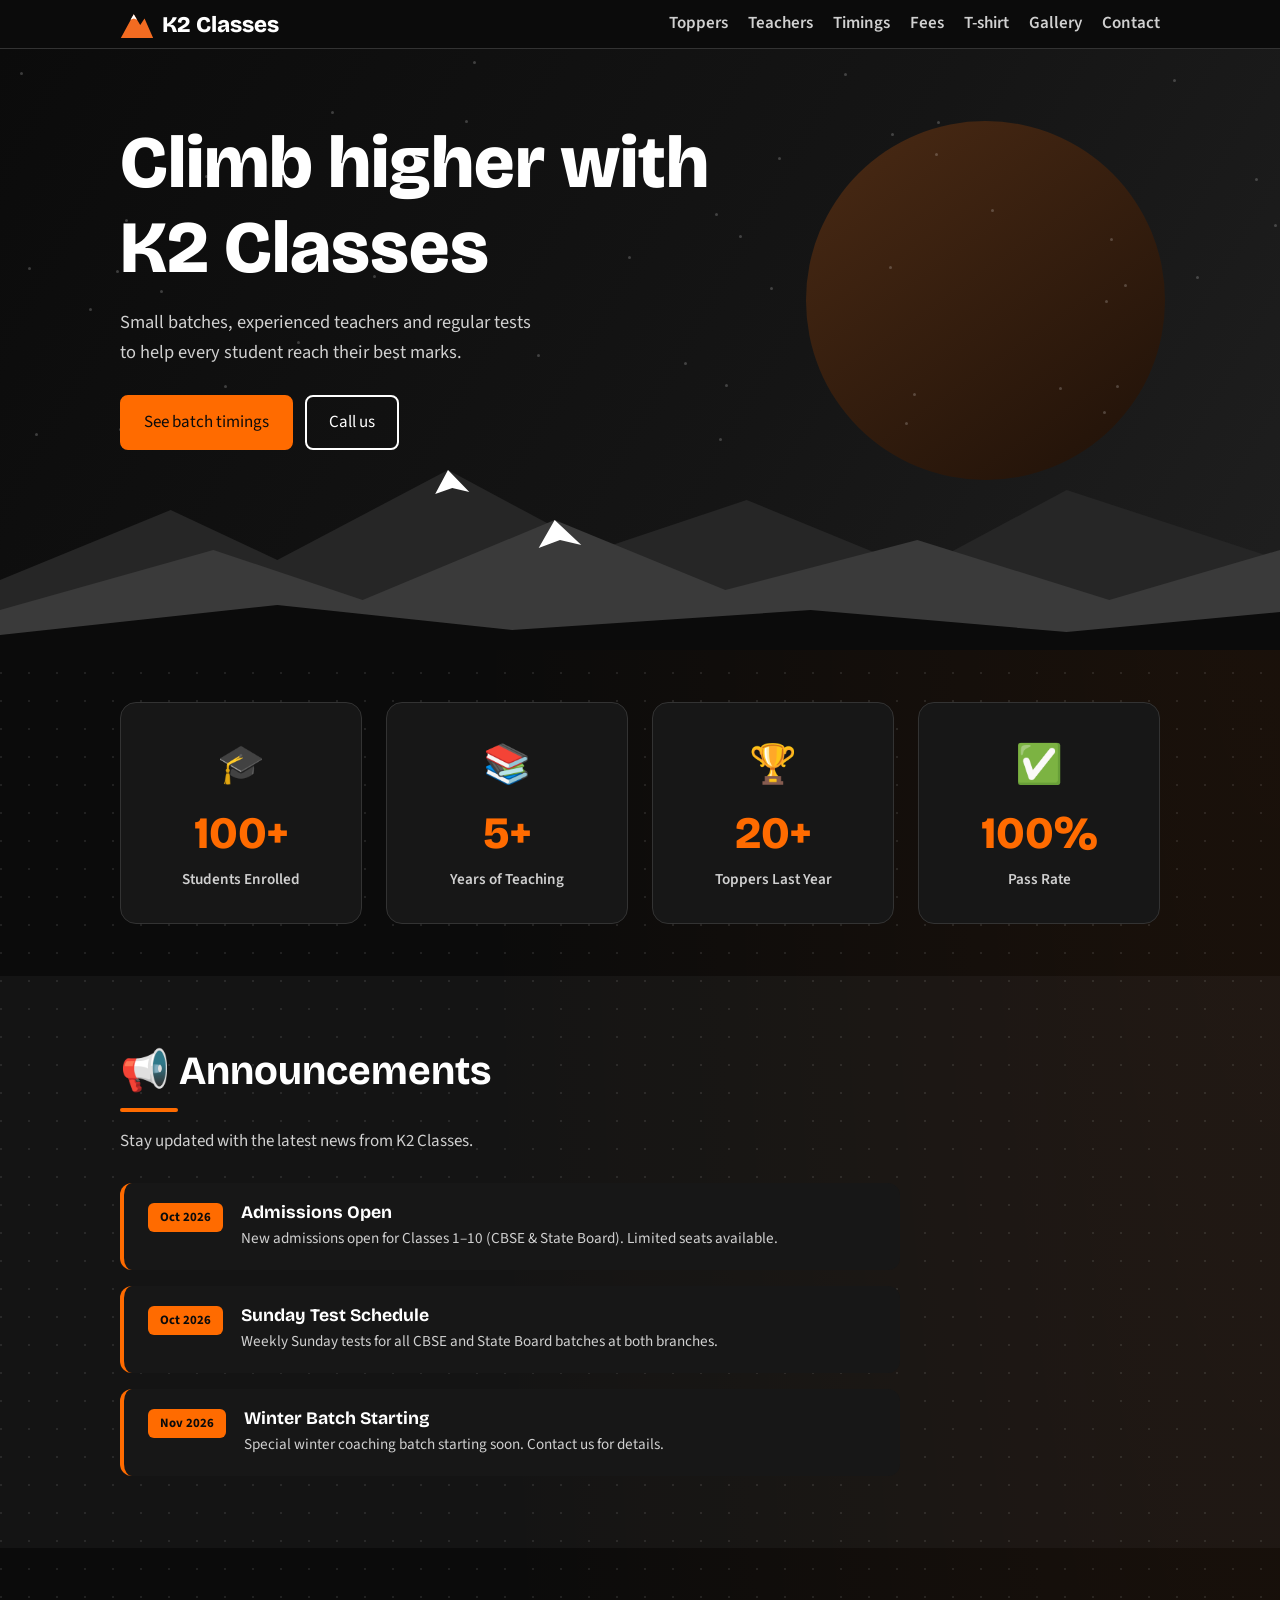
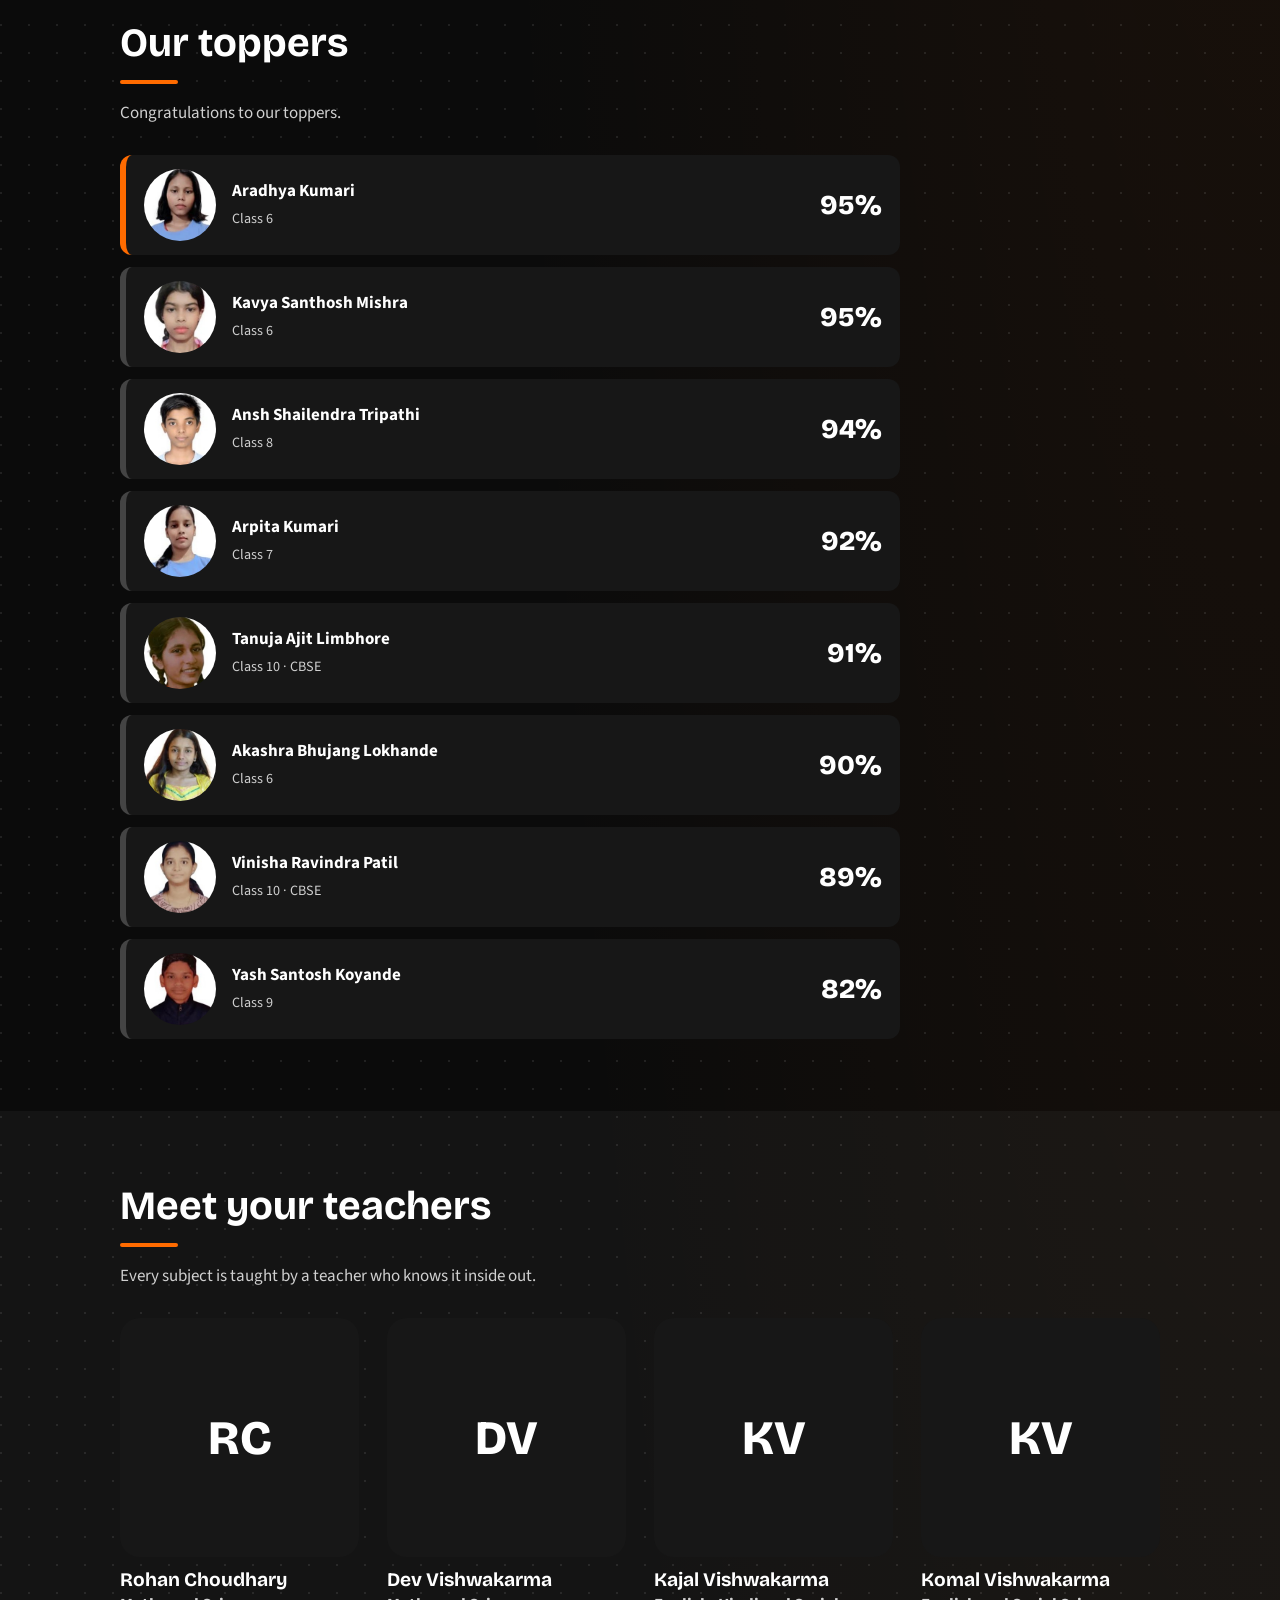
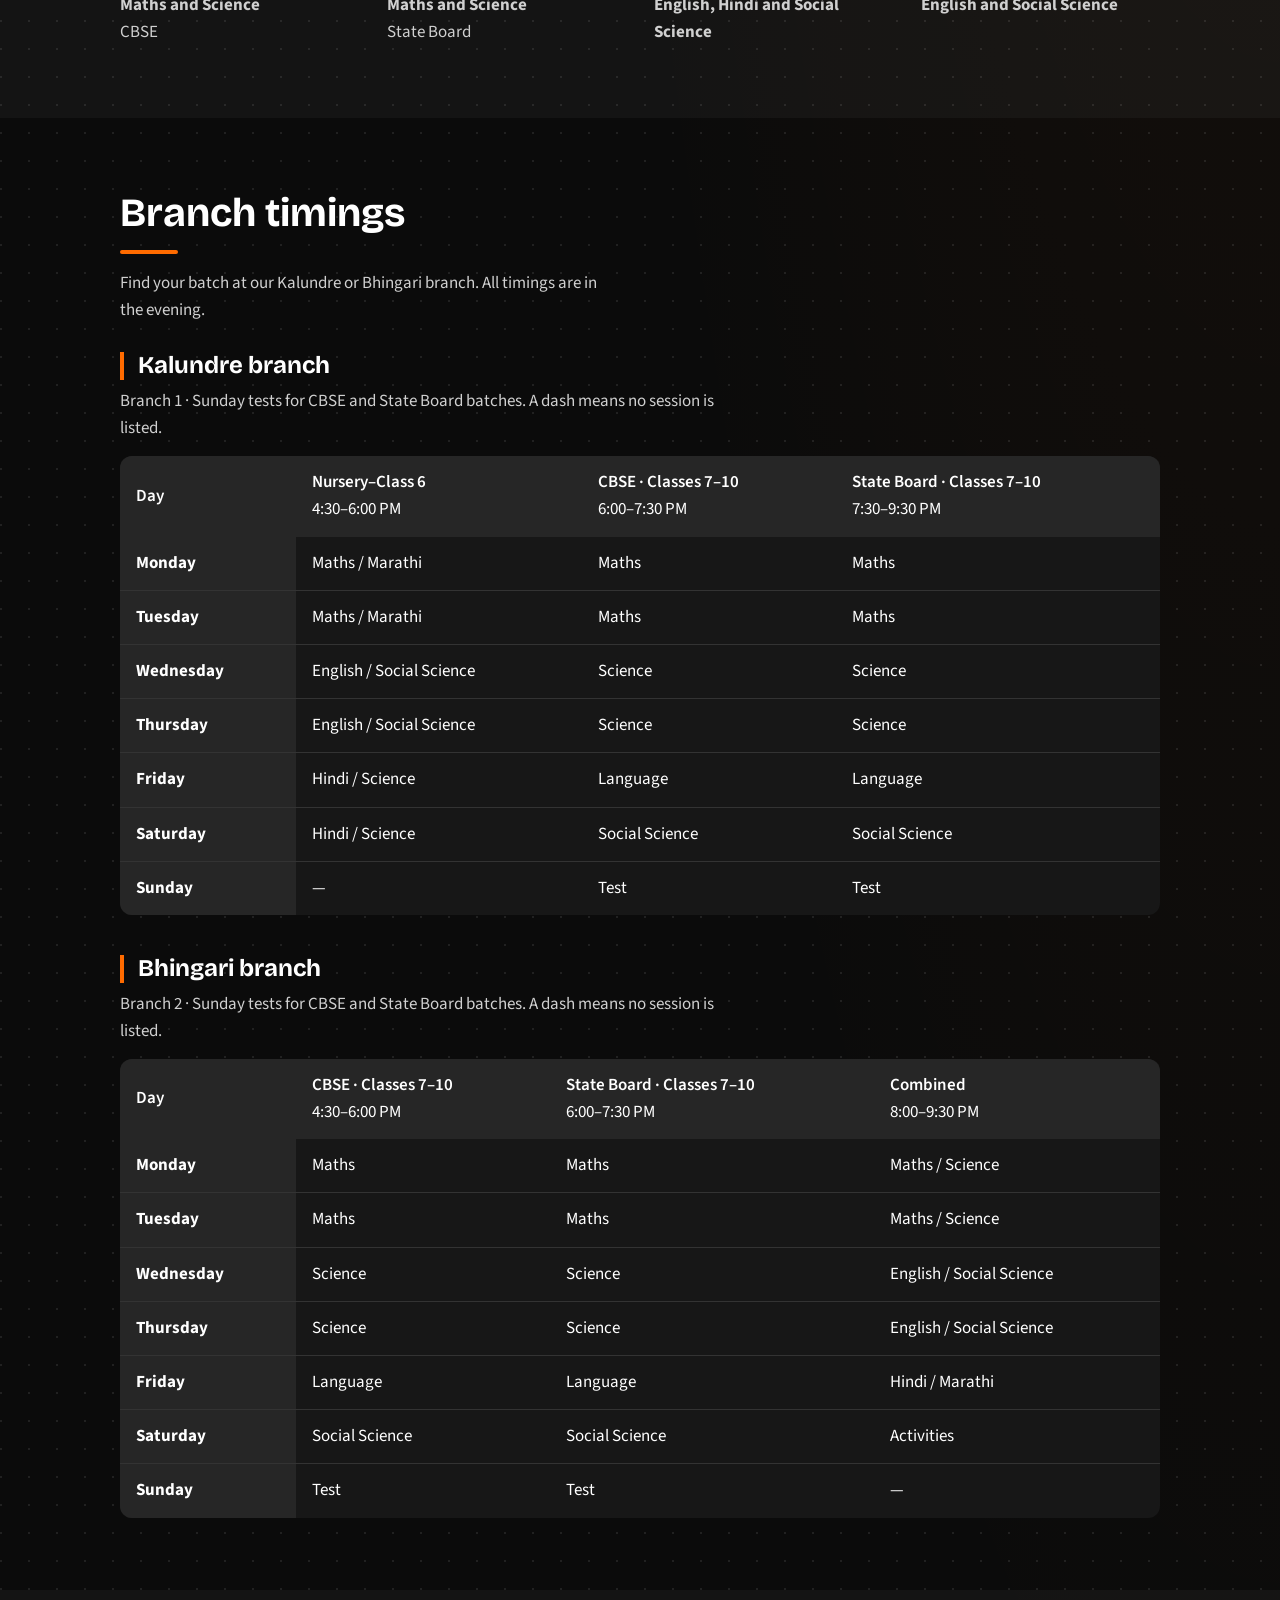
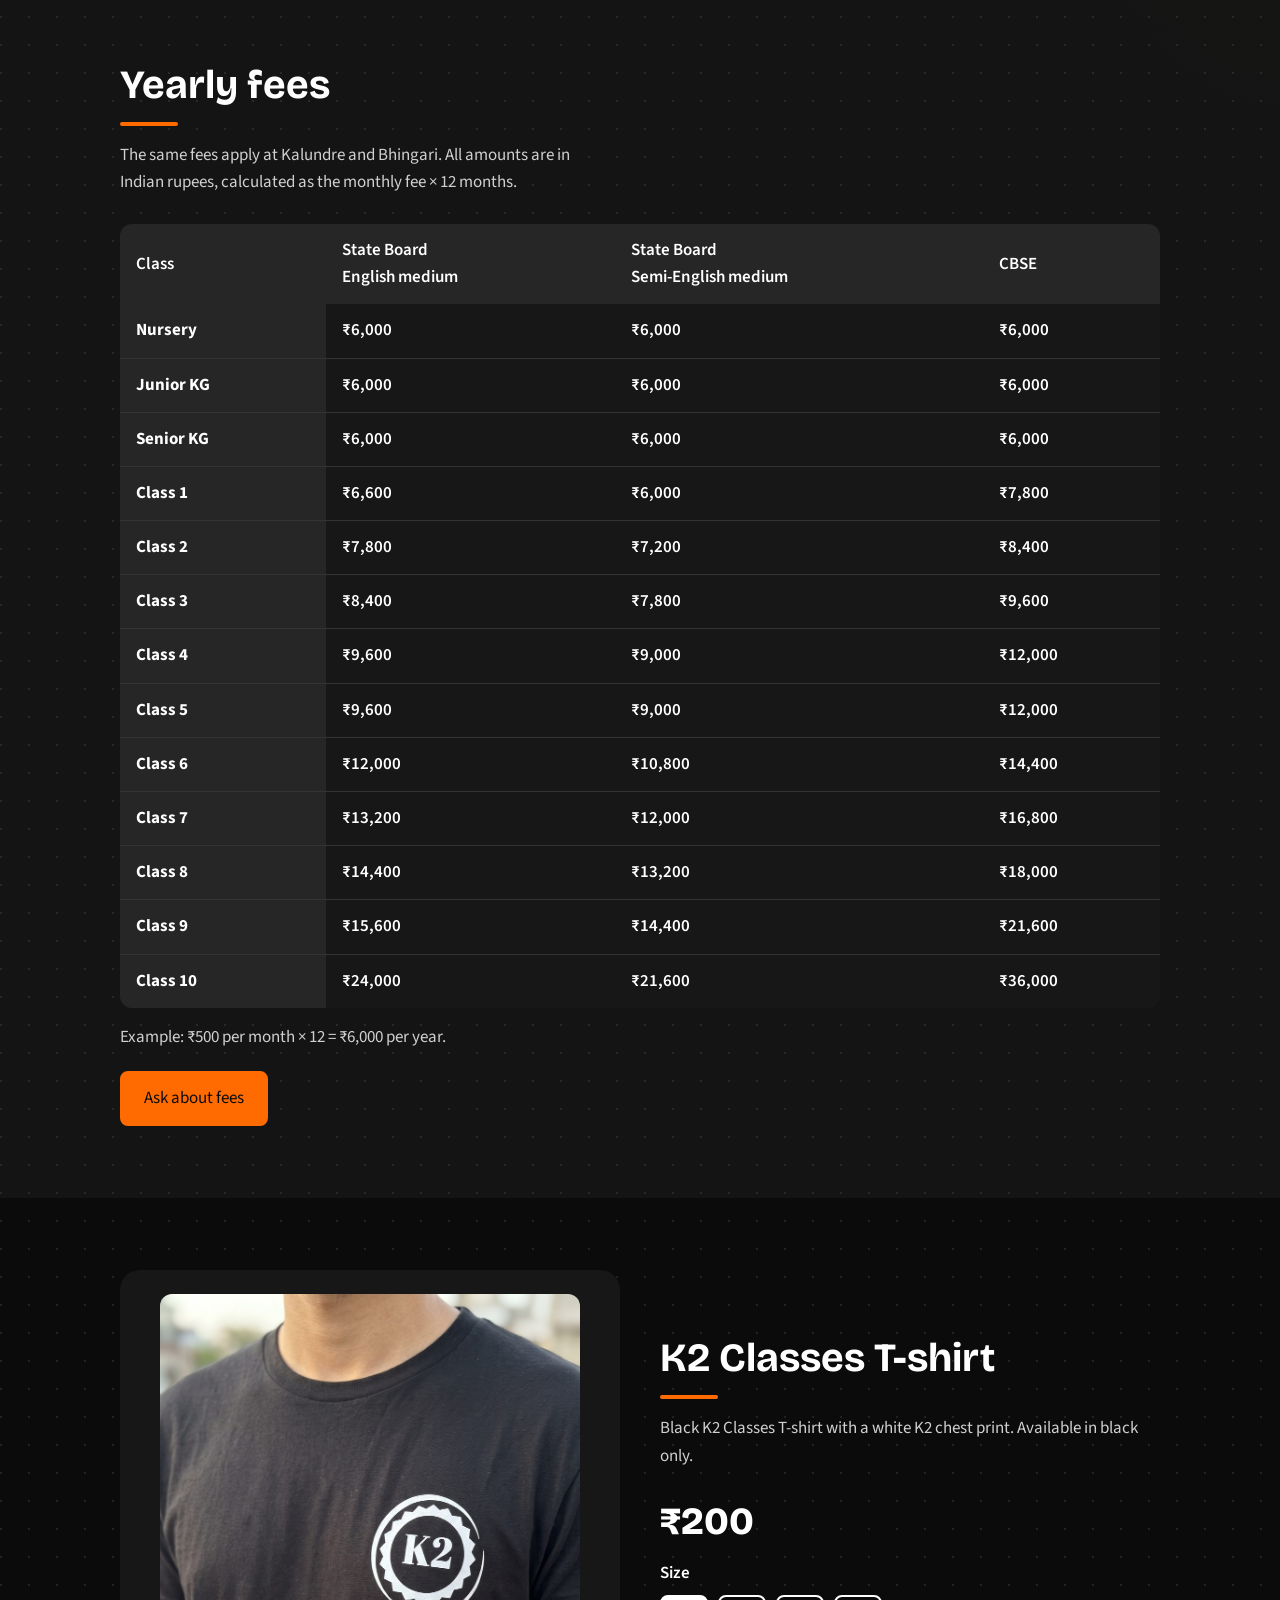
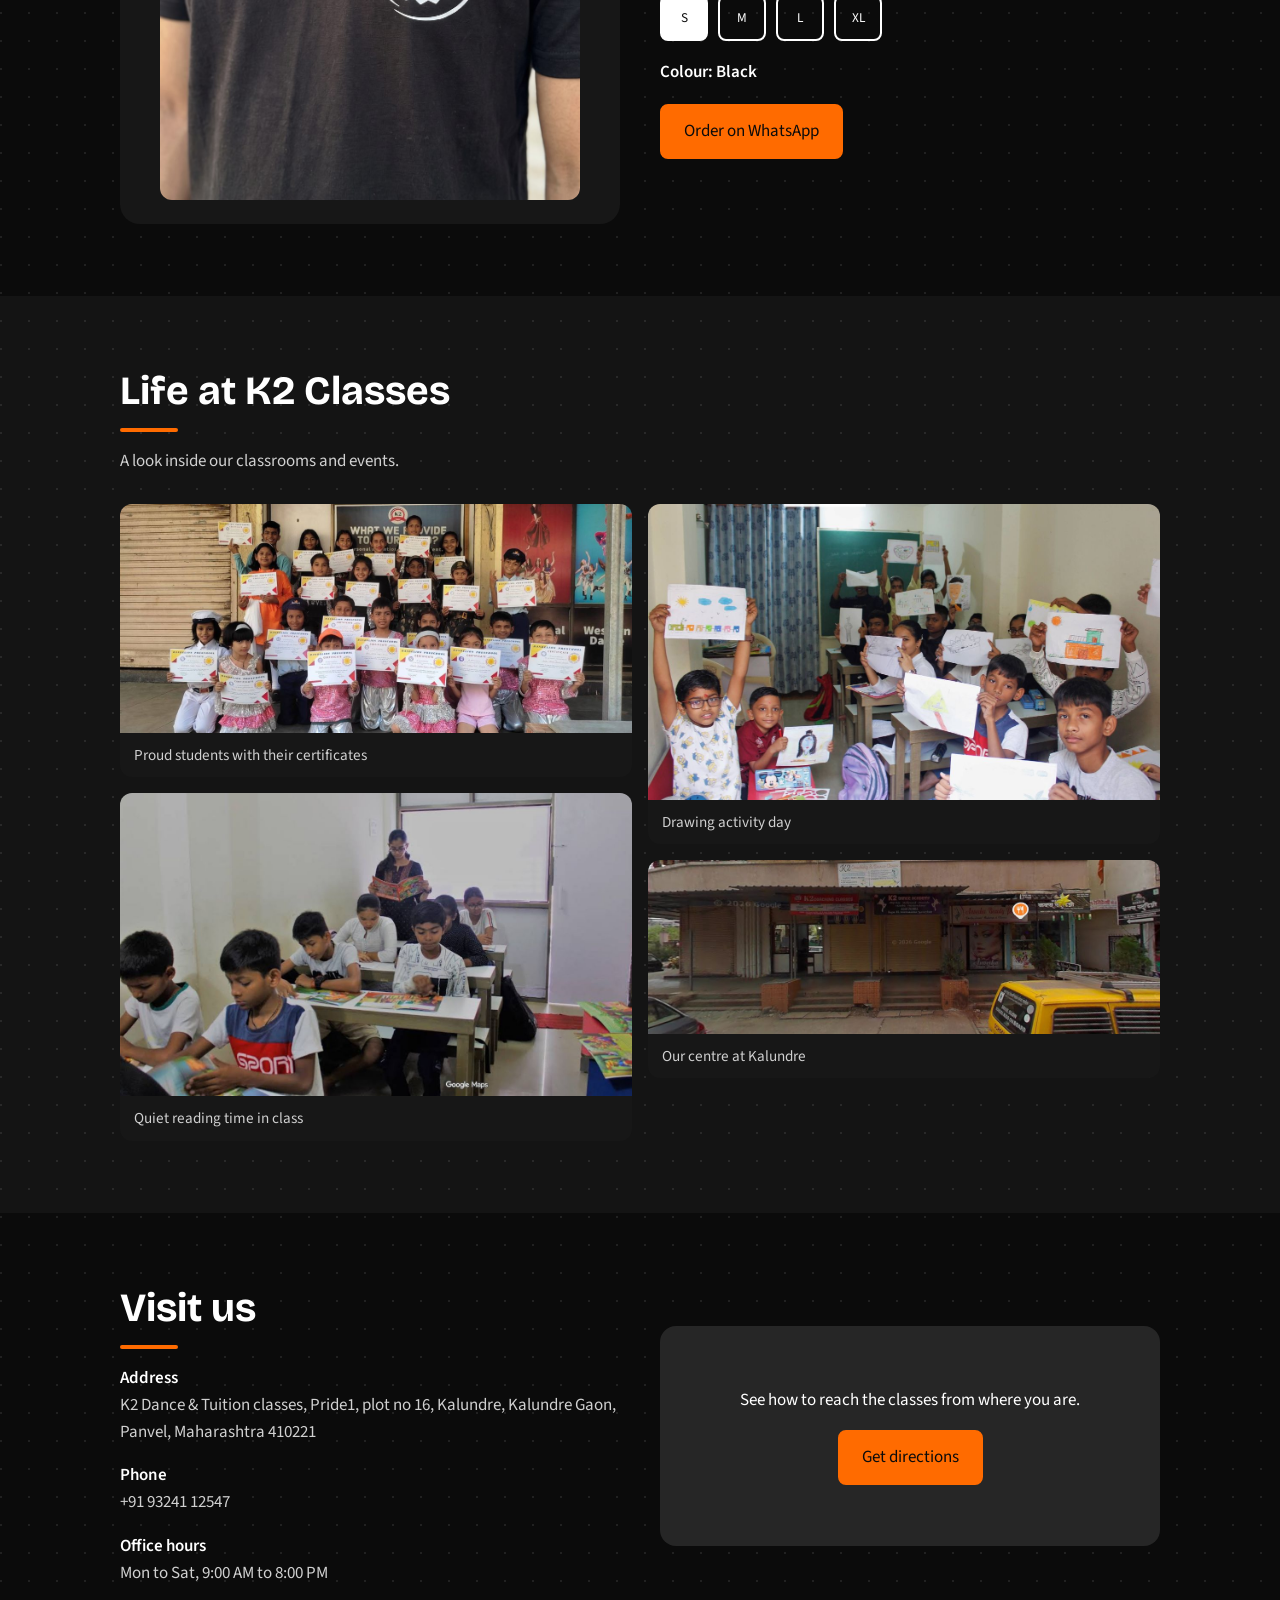
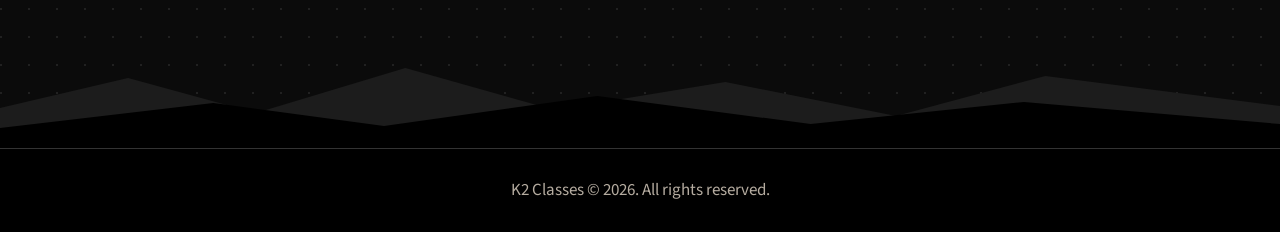
==== index.html @ 704b66fc "Add files via upload" ====
<!DOCTYPE html>
<html lang="en">
<head>
<meta charset="UTF-8">
<meta name="viewport" content="width=device-width, initial-scale=1, viewport-fit=cover">
<meta name="color-scheme" content="dark">
<title>K2 Classes</title>
<link rel="preconnect" href="https://fonts.googleapis.com">
<link rel="preconnect" href="https://fonts.gstatic.com" crossorigin>
<link href="https://fonts.googleapis.com/css2?family=Bricolage+Grotesque:wght@600;800&family=Source+Sans+3:wght@400;600&display=swap" rel="stylesheet">
<link rel="stylesheet" href="assets/styles.css">
</head>
<body>
<header><div class="wrap">
  <a class="logo" href="#top" aria-label="K2 Classes home"><svg width="34" height="28" viewBox="0 0 30 26" aria-hidden="true"><polygon points="0,26 12,4 18,14 22,8 30,26" fill="#f26b21"/><polygon points="12,4 15,9 12,8 9,9" fill="#fff"/></svg><span data-name>K2 Classes</span></a>
  <nav aria-label="Main"><a href="#toppers">Toppers</a><a href="#teachers">Teachers</a><a href="#timings">Timings</a><a href="#fees">Fees</a><a href="#tshirt">T-shirt</a><a href="#gallery">Gallery</a><a href="#contact">Contact</a></nav>
</div></header>
<main id="top">
<section class="hero"><div class="wrap">
  <h1>Climb higher with <span data-name>K2 Classes</span></h1>
  <p id="tagline"></p>
  <div class="actions"><a class="btn" href="#timings">See batch timings</a><a class="btn ghost" id="callBtn" href="#contact">Call us</a></div></div>
  <svg viewBox="0 0 1200 210" preserveAspectRatio="none" aria-hidden="true"><polygon points="0,210 0,140 160,70 260,120 420,30 560,110 700,60 860,130 1000,50 1200,120 1200,210" fill="#262626"/><polygon points="0,210 0,170 200,110 340,160 520,80 680,150 860,100 1040,160 1200,110 1200,210" fill="#3a3a3a"/><polygon points="520,80 545,105 525,100 505,108" fill="#fff"/><polygon points="420,30 440,52 424,48 408,54" fill="#fff"/><polygon points="0,210 0,195 260,165 480,190 760,170 1000,192 1200,172 1200,210" fill="#0b0b0b"/></svg>
</section>
<section class="section stats-section" id="achievements"><div class="wrap"><div class="stats-grid" id="statsGrid"></div></div></section>
<section class="section alt" id="announcements"><div class="wrap"><h2>📢 Announcements</h2><p class="lead">Stay updated with the latest news from K2 Classes.</p><div class="announce-list" id="announceList"></div></div></section>
<section class="section" id="toppers"><div class="wrap"><h2>Our toppers</h2><p class="lead">Congratulations to our toppers.</p><ol class="leader" id="topperList"></ol></div></section>
<section class="section alt" id="teachers"><div class="wrap"><h2>Meet your teachers</h2><p class="lead">Every subject is taught by a teacher who knows it inside out.</p><div class="teachers" id="teacherList"></div></div></section>
<section class="section" id="timings"><div class="wrap"><h2>Branch timings</h2><p class="lead">Find your batch at our Kalundre or Bhingari branch. All timings are in the evening.</p><div id="branches"></div></div></section>
<section class="section alt" id="fees"><div class="wrap"><h2>Yearly fees</h2><p class="lead">The same fees apply at Kalundre and Bhingari. All amounts are in Indian rupees, calculated as the monthly fee × 12 months.</p>
  <div class="tablebox fee" tabindex="0" role="region" aria-label="Yearly fees, scroll sideways on small screens"><table><caption class="sr">Yearly tuition fees for both branches</caption><thead><tr><th scope="col">Class</th><th scope="col">State Board<br>English medium</th><th scope="col">State Board<br>Semi-English medium</th><th scope="col">CBSE</th></tr></thead><tbody id="feeRows"></tbody></table></div>
  <p class="fee-note">Example: ₹500 per month × 12 = ₹6,000 per year.</p><a class="btn" id="feeBtn" href="#contact" target="_blank" rel="noopener noreferrer">Ask about fees</a></div></section>
<section class="section" id="tshirt"><div class="wrap shop">
  <div class="tee"><img src="photos/k2-black-tshirt.jpg" width="900" height="1085" alt="Black K2 Classes T-shirt with a white K2 logo printed on the chest" loading="lazy"></div>
  <div><h2><span data-name>K2 Classes</span> T-shirt</h2><p class="lead" id="teeDesc"></p><div class="price" id="teePrice"></div>
  <div class="opt"><p id="sizeLabel">Size</p><div class="chips" id="sizes" role="group" aria-labelledby="sizeLabel"></div></div>
  <div class="opt"><p>Colour: Black</p></div>
  <a class="btn" id="orderBtn" href="#contact" target="_blank" rel="noopener noreferrer">Order on WhatsApp</a></div></div></section>
<section class="section alt" id="gallery"><div class="wrap"><h2>Life at K2 Classes</h2><p class="lead">A look inside our classrooms and events.</p><div class="gallery"><figure><button type="button" class="shot" data-cap="Proud students with their certificates"><img src="photos/gallery-certificates.jpg" alt="Group of students holding up certificates in front of the K2 Classes shop" loading="lazy"></button><figcaption>Proud students with their certificates</figcaption></figure><figure><button type="button" class="shot" data-cap="Quiet reading time in class"><img src="photos/gallery-reading.jpg" alt="Students reading story books at their desks while a teacher stands behind them" loading="lazy"></button><figcaption>Quiet reading time in class</figcaption></figure><figure><button type="button" class="shot" data-cap="Drawing activity day"><img src="photos/gallery-drawing.jpg" alt="Students in a classroom holding up their drawings" loading="lazy"></button><figcaption>Drawing activity day</figcaption></figure><figure><button type="button" class="shot" data-cap="Our centre at Kalundre"><img src="photos/gallery-shopfront.jpg" alt="Shopfront with the K2 Coaching Classes and K2 Dance Academy signboards" loading="lazy"></button><figcaption>Our centre at Kalundre</figcaption></figure></div></div></section>
<dialog id="lightbox" aria-label="Photo viewer"><button type="button" id="lbClose" class="lbx" aria-label="Close photo">×</button><img id="lbImg" alt=""><p id="lbCap"></p></dialog>
<section class="section" id="contact"><div class="wrap contact"><div><h2>Visit us</h2><dl><dt>Address</dt><dd id="address"></dd><dt>Phone</dt><dd id="phone"></dd><dt>Office hours</dt><dd id="office"></dd></dl></div>
  <div class="mapbox"><div><p>See how to reach the classes from where you are.</p><a class="btn" id="mapBtn" href="#contact" target="_blank" rel="noopener noreferrer">Get directions</a></div></div></div></section>
</main>
<div class="ridge" aria-hidden="true"><svg viewBox="0 0 1200 90" preserveAspectRatio="none"><polygon points="0,90 0,50 120,20 240,55 380,10 520,52 680,24 840,58 980,18 1200,48 1200,90" fill="#1c1c1c"/><polygon points="0,90 0,70 200,45 360,68 560,38 760,66 960,44 1200,66 1200,90" fill="#000"/></svg></div>
<footer class="foot"><span data-name>K2 Classes</span> © <span id="year"></span>. All rights reserved.</footer>
<script src="assets/content.js"></script>
<script src="assets/main.js"></script>
</body>
</html>
---- assets/styles.css ----
:root{color-scheme:dark;--bg:#0b0b0b;--surface:#171717;--alt:#121212;--text:#ffffff;--mute:#d0d0d0;--blue:#ffffff;--orange:#ff6b00;--ice:#262626;--line:#333;--hero:linear-gradient(120deg,#0b0b0b 0%,#151515 60%,#1f1f1f 100%);--sun:linear-gradient(145deg,#4a2a14,#1f1108)}
:root{box-sizing:border-box;padding-top:env(safe-area-inset-top,0px);padding-bottom:env(safe-area-inset-bottom,0px)}
html{scroll-behavior:smooth;scroll-padding-top:calc(70px + env(safe-area-inset-top,0px))}
*,*::before,*::after{box-sizing:inherit;margin:0;padding:0}
body{font-family:"Source Sans 3",system-ui,sans-serif;background:var(--bg);color:var(--text);line-height:1.6;font-size:17px}
body::before{content:"";position:fixed;inset:0 0 auto;height:env(safe-area-inset-top,0px);background:var(--bg);z-index:30}
h1,h2,h3{font-family:"Bricolage Grotesque","Segoe UI",sans-serif;line-height:1.15}
a{color:inherit}
:focus-visible{outline:3px solid var(--orange);outline-offset:3px}
.wrap{max-width:1080px;margin:0 auto;padding:0 20px}
.section{padding:72px 0}
.section h2{font-size:clamp(1.8rem,4vw,2.5rem)}
.section h2::after{content:"";display:block;width:58px;height:4px;margin:14px 0 16px;border-radius:4px;background:var(--orange)}
.lead{color:var(--mute);margin-bottom:28px;max-width:62ch}
.alt{background:var(--alt)}
.btn{display:inline-block;padding:12px 22px;border-radius:8px;font:600 1rem inherit;font-family:inherit;text-decoration:none;border:2px solid var(--orange);background:var(--orange);color:#0b0b0b;cursor:pointer}
.btn:hover{background:#ff8a2b;border-color:#ff8a2b}
.btn.ghost{background:transparent;color:var(--text);border-color:var(--text)}
.btn.ghost:hover{background:var(--text);color:var(--bg)}
header{position:sticky;top:env(safe-area-inset-top,0px);z-index:20;background:var(--bg);border-bottom:1px solid var(--line)}
header .wrap{display:flex;justify-content:space-between;align-items:center;gap:16px;padding-top:10px;padding-bottom:10px}
.logo{display:flex;align-items:center;gap:8px;font:800 1.4rem "Bricolage Grotesque",sans-serif;text-decoration:none}
nav{display:flex;gap:20px;overflow-x:auto;white-space:nowrap}
nav a{text-decoration:none;font-weight:600;color:var(--mute)}
nav a:hover{color:var(--orange)}
.hero{background:var(--hero);position:relative;overflow:hidden;isolation:isolate;padding-top:72px}
.hero::before{content:"";position:absolute;width:clamp(180px,28vw,360px);aspect-ratio:1;right:9%;top:12%;border-radius:50%;background:var(--sun);z-index:-1}
.hero .wrap{padding-bottom:200px}
.hero h1{font-size:clamp(2.4rem,7vw,4.6rem);font-weight:800;max-width:14ch}
.hero p{max-width:46ch;margin:18px 0 28px;color:var(--mute);font-size:1.15rem}
.actions{display:flex;gap:12px;flex-wrap:wrap}
.hero svg{position:absolute;bottom:0;left:0;width:100%;height:210px;z-index:-1}
.leader{list-style:none;display:grid;gap:12px;max-width:780px}
.leader li{display:grid;grid-template-columns:72px 1fr auto;gap:16px;align-items:center;background:var(--surface);padding:14px 18px;border-radius:12px;border-left:6px solid #444}
.leader li:first-child{border-left-color:var(--orange)}
.avatar{width:72px;height:72px;border-radius:50%;background:var(--ice);color:var(--blue);display:grid;place-items:center;font:800 1.1rem "Bricolage Grotesque",sans-serif;overflow:hidden}.avatar img{width:100%;height:100%;object-fit:cover}
.leader small{color:var(--mute)}
.marks{font:800 1.7rem "Bricolage Grotesque",sans-serif;color:var(--blue)}
.leader li:first-child .marks{color:var(--text)}
.teachers{display:grid;grid-template-columns:repeat(auto-fit,minmax(210px,1fr));gap:28px}
.teacher .photo{aspect-ratio:1;border-radius:20px;background:var(--surface);display:grid;place-items:center;font:800 3rem "Bricolage Grotesque",sans-serif;color:var(--blue);margin-bottom:12px}
.teacher h3{font-size:1.2rem}
.teacher p{color:var(--mute)}
.branch+.branch{margin-top:40px}
.branch h3{font-size:1.5rem;color:var(--blue);padding-left:14px;border-left:4px solid var(--orange);margin-bottom:8px}
.note{color:var(--mute);margin-bottom:14px;max-width:75ch}
.tablebox{overflow-x:auto;background:var(--surface);border-radius:12px}
table{width:100%;border-collapse:collapse;min-width:700px}
th,td{text-align:left;padding:13px 16px;border-bottom:1px solid var(--line)}
thead th{background:#262626;color:#fff;font-weight:600}
tbody th{background:var(--ice)}
tr:last-child>*{border-bottom:0}
.bt{display:block;font-weight:400;white-space:nowrap}
.fee td{font-weight:600;color:var(--blue);white-space:nowrap}
.fee-note{margin:16px 0 20px;color:var(--mute)}
.shop,.contact{display:grid;grid-template-columns:1fr 1fr;gap:40px;align-items:center}
.tee{background:var(--surface);border-radius:20px;padding:24px;display:grid;place-items:center}
.tee img{display:block;width:100%;max-width:420px;height:auto;border-radius:12px}
.price{font:800 2.4rem "Bricolage Grotesque",sans-serif;color:var(--blue);margin:8px 0 16px}
.opt{margin-bottom:18px}
.opt p{font-weight:600;margin-bottom:8px}
.chips{display:flex;gap:10px;flex-wrap:wrap}
.chip{min-width:48px;min-height:46px;padding:8px 14px;border-radius:8px;border:2px solid var(--text);background:transparent;color:var(--text);font:600 1rem inherit;font-family:inherit;cursor:pointer}
.chip[aria-pressed="true"]{background:var(--text);color:var(--bg)}
dt{font-weight:600;margin-top:16px}
dd{color:var(--mute)}
.mapbox{background:var(--ice);border-radius:16px;text-align:center;padding:32px;min-height:220px;display:grid;place-items:center}
.mapbox p{margin-bottom:16px}
footer.foot{background:#000;border-top:1px solid var(--line);color:#b5aca0;text-align:center;padding:28px 20px}
.sr{position:absolute;width:1px;height:1px;overflow:hidden;clip:rect(0,0,0,0)}
@media(max-width:760px){.shop,.contact{grid-template-columns:1fr}.section{padding:52px 0}.leader li{grid-template-columns:60px 1fr auto;padding:12px;gap:10px}.avatar{width:60px;height:60px}header .wrap{flex-direction:column;align-items:flex-start;gap:2px}nav{width:100%}html{scroll-padding-top:calc(110px + env(safe-area-inset-top,0px))}}
@media(prefers-reduced-motion:reduce){html{scroll-behavior:auto}}
.gallery{columns:2 320px;column-gap:16px}
.gallery figure{break-inside:avoid;margin:0 0 16px;background:var(--surface,#fff);border-radius:12px;overflow:hidden}
.shot{display:block;width:100%;padding:0;border:0;background:none;cursor:zoom-in}
.shot img{display:block;width:100%;height:auto}
.gallery figcaption{padding:10px 14px;color:var(--mute,#51606c);font-size:.95rem}
dialog#lightbox{border:0;border-radius:12px;padding:12px;max-width:min(94vw,1100px);background:var(--surface,#fff);color:var(--text,#14212b);margin:auto}
dialog#lightbox::backdrop{background:rgba(0,0,0,.7)}
#lbImg{display:block;max-width:100%;max-height:78vh;margin:0 auto;border-radius:8px}
#lbCap{text-align:center;margin-top:8px}
.lbx{position:absolute;top:8px;right:8px;width:44px;height:44px;border-radius:50%;border:0;background:rgba(20,33,43,.75);color:#fff;font-size:1.6rem;line-height:1;cursor:pointer}

/* background: dot grid, faint glow, mountain ridge above the footer */
body{background-image:radial-gradient(circle at 1px 1px,rgba(255,255,255,.09) 1px,transparent 0),radial-gradient(ellipse at 100% 0,rgba(255,107,0,.07) 0,transparent 45%);background-size:28px 28px,auto;background-repeat:repeat,no-repeat}
.alt{background:rgba(255,255,255,.035)}
/* Achievements stats */
.stats-section{padding:52px 0}
.stats-grid{display:grid;grid-template-columns:repeat(auto-fit,minmax(180px,1fr));gap:24px;text-align:center}
.stat-card{background:var(--surface);border-radius:16px;padding:32px 20px;border:1px solid var(--line);transition:transform .3s,box-shadow .3s}
.stat-card:hover{transform:translateY(-6px);box-shadow:0 16px 40px rgba(255,107,0,.12)}
.stat-icon{font-size:2.4rem;margin-bottom:10px}
.stat-number{font:800 2.8rem "Bricolage Grotesque",sans-serif;color:var(--orange);line-height:1.2}
.stat-label{color:var(--mute);font-size:.95rem;margin-top:6px;font-weight:600}
/* Announcements */
.announce-list{display:grid;gap:16px;max-width:780px}
.announce-card{display:grid;grid-template-columns:auto 1fr;gap:18px;align-items:start;background:var(--surface);padding:20px 24px;border-radius:12px;border-left:4px solid var(--orange);transition:transform .25s,box-shadow .25s}
.announce-card:hover{transform:translateY(-3px);box-shadow:0 10px 24px rgba(255,255,255,.05)}
.announce-date{background:var(--orange);color:#0b0b0b;font-weight:700;font-size:.8rem;padding:6px 12px;border-radius:6px;white-space:nowrap;text-align:center;line-height:1.3}
.announce-card h3{font-size:1.1rem;margin-bottom:4px}
.announce-card p{color:var(--mute);font-size:.95rem;line-height:1.5}
.ridge{line-height:0;margin-top:-1px}.ridge svg{display:block;width:100%;height:90px}
.stars{position:absolute;inset:0;z-index:-1;pointer-events:none}
.stars i{position:absolute;width:3px;height:3px;border-radius:50%;background:#fff;opacity:.2}
#bar{position:fixed;top:env(safe-area-inset-top,0px);left:0;height:3px;width:0;background:var(--orange);z-index:40}
@media(prefers-reduced-motion:no-preference){
@keyframes rise{from{opacity:0;transform:translateY(26px)}to{opacity:1;transform:none}}
@keyframes sunrise{from{opacity:0;transform:translateY(40px) scale(.9)}to{opacity:1;transform:none}}
@keyframes bob{50%{transform:translateY(-14px)}}
@keyframes tw{0%,100%{opacity:.12}50%{opacity:.9}}
@keyframes mtn{from{opacity:0;transform:translateY(50px)}to{opacity:1;transform:none}}
.hero h1{animation:rise .8s ease-out backwards}
.hero p{animation:rise .8s .15s ease-out backwards}
.hero .actions{animation:rise .8s .3s ease-out backwards}
.hero svg{animation:mtn 1.1s .1s ease-out backwards}
.hero::before{animation:sunrise 1.4s ease-out backwards,bob 7s 1.4s ease-in-out infinite}
.stars i{animation:tw var(--t,3s) ease-in-out var(--dl,0s) infinite}
html.anim .rv{opacity:0}
html.anim .rv.in{opacity:1;animation:rise .7s var(--d,0ms) ease-out backwards}
html.anim .section h2::after{transform:scaleX(0);transform-origin:left;transition:transform .7s .3s ease-out}
html.anim .section h2.in::after{transform:scaleX(1)}
.btn,.chip{transition:transform .2s,background .2s,color .2s}
.btn:hover,.chip:hover{transform:translateY(-3px)}
.leader li,.teacher .photo,.gallery figure{transition:transform .25s,box-shadow .25s}
.leader li:hover,.teacher:hover .photo,.gallery figure:hover{transform:translateY(-4px);box-shadow:0 12px 28px rgba(255,255,255,.07)}
.shot img{transition:transform .5s}.shot:hover img{transform:scale(1.05)}
}
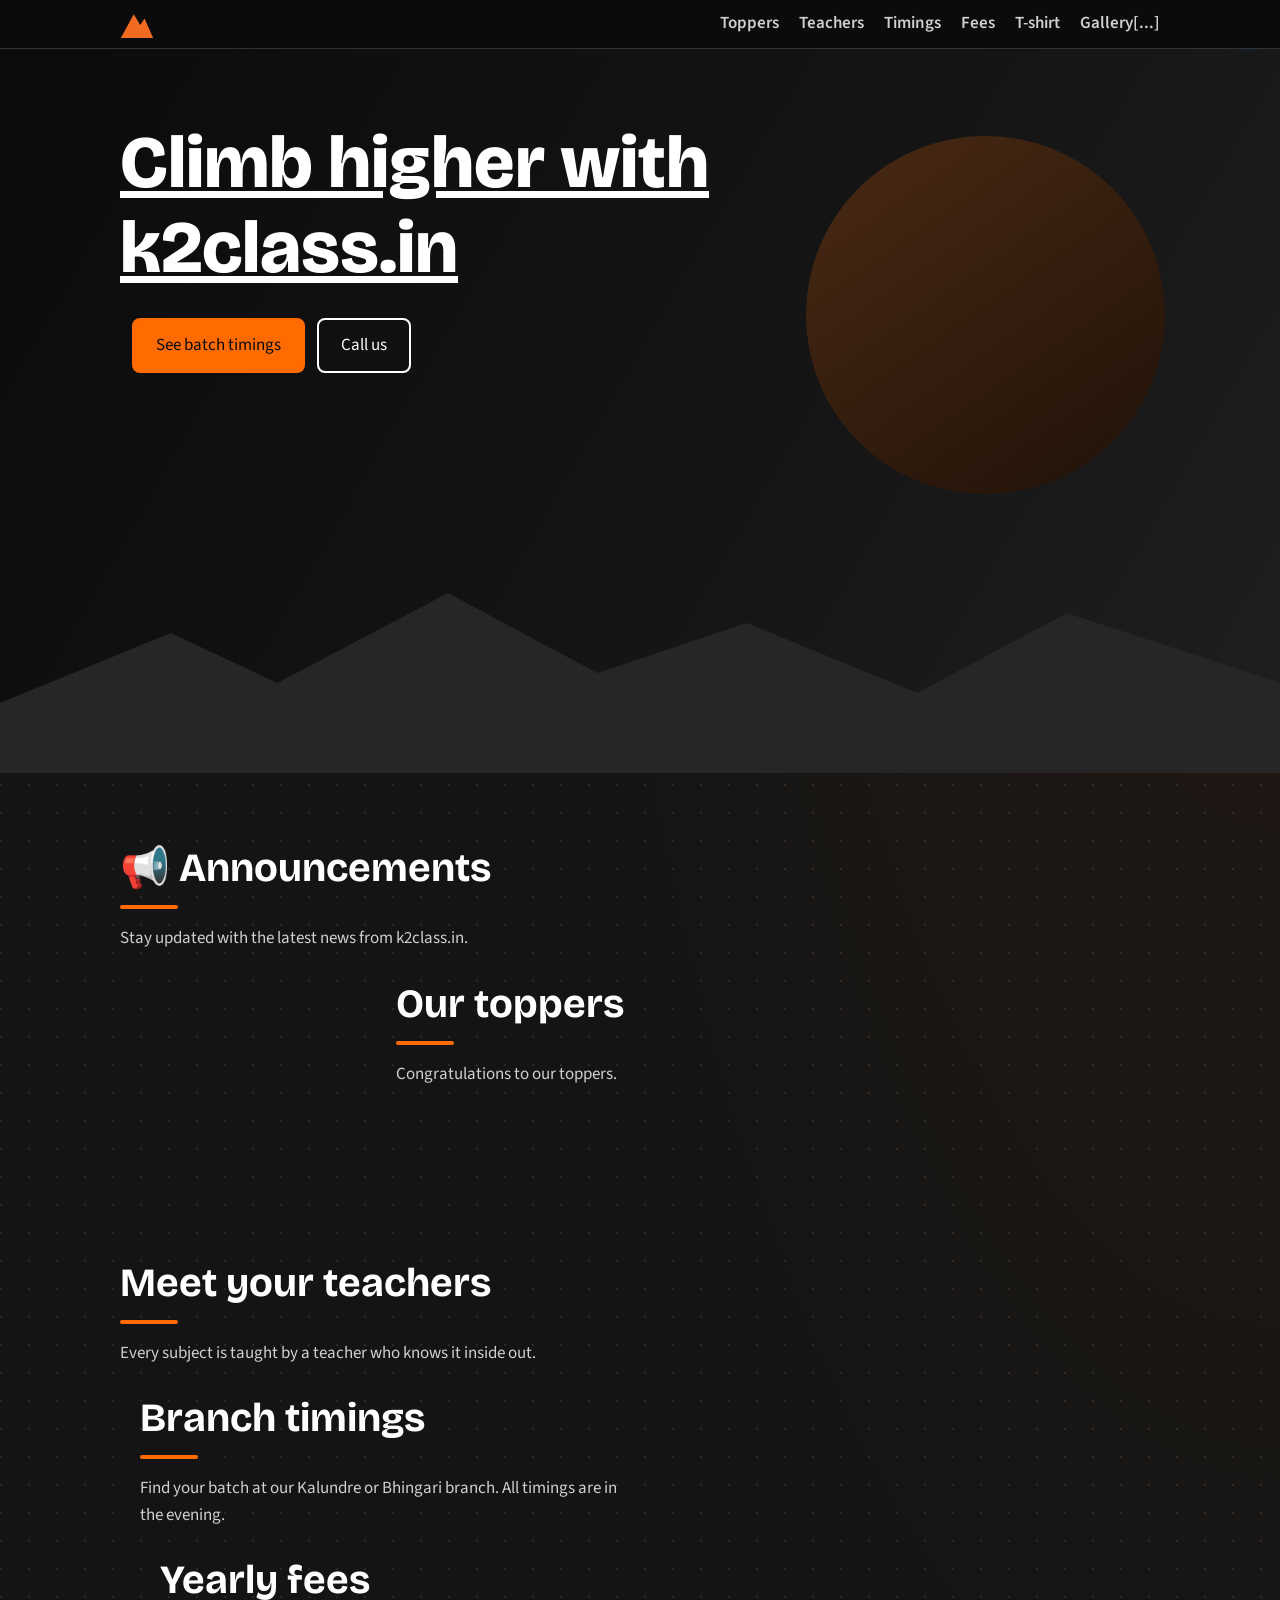
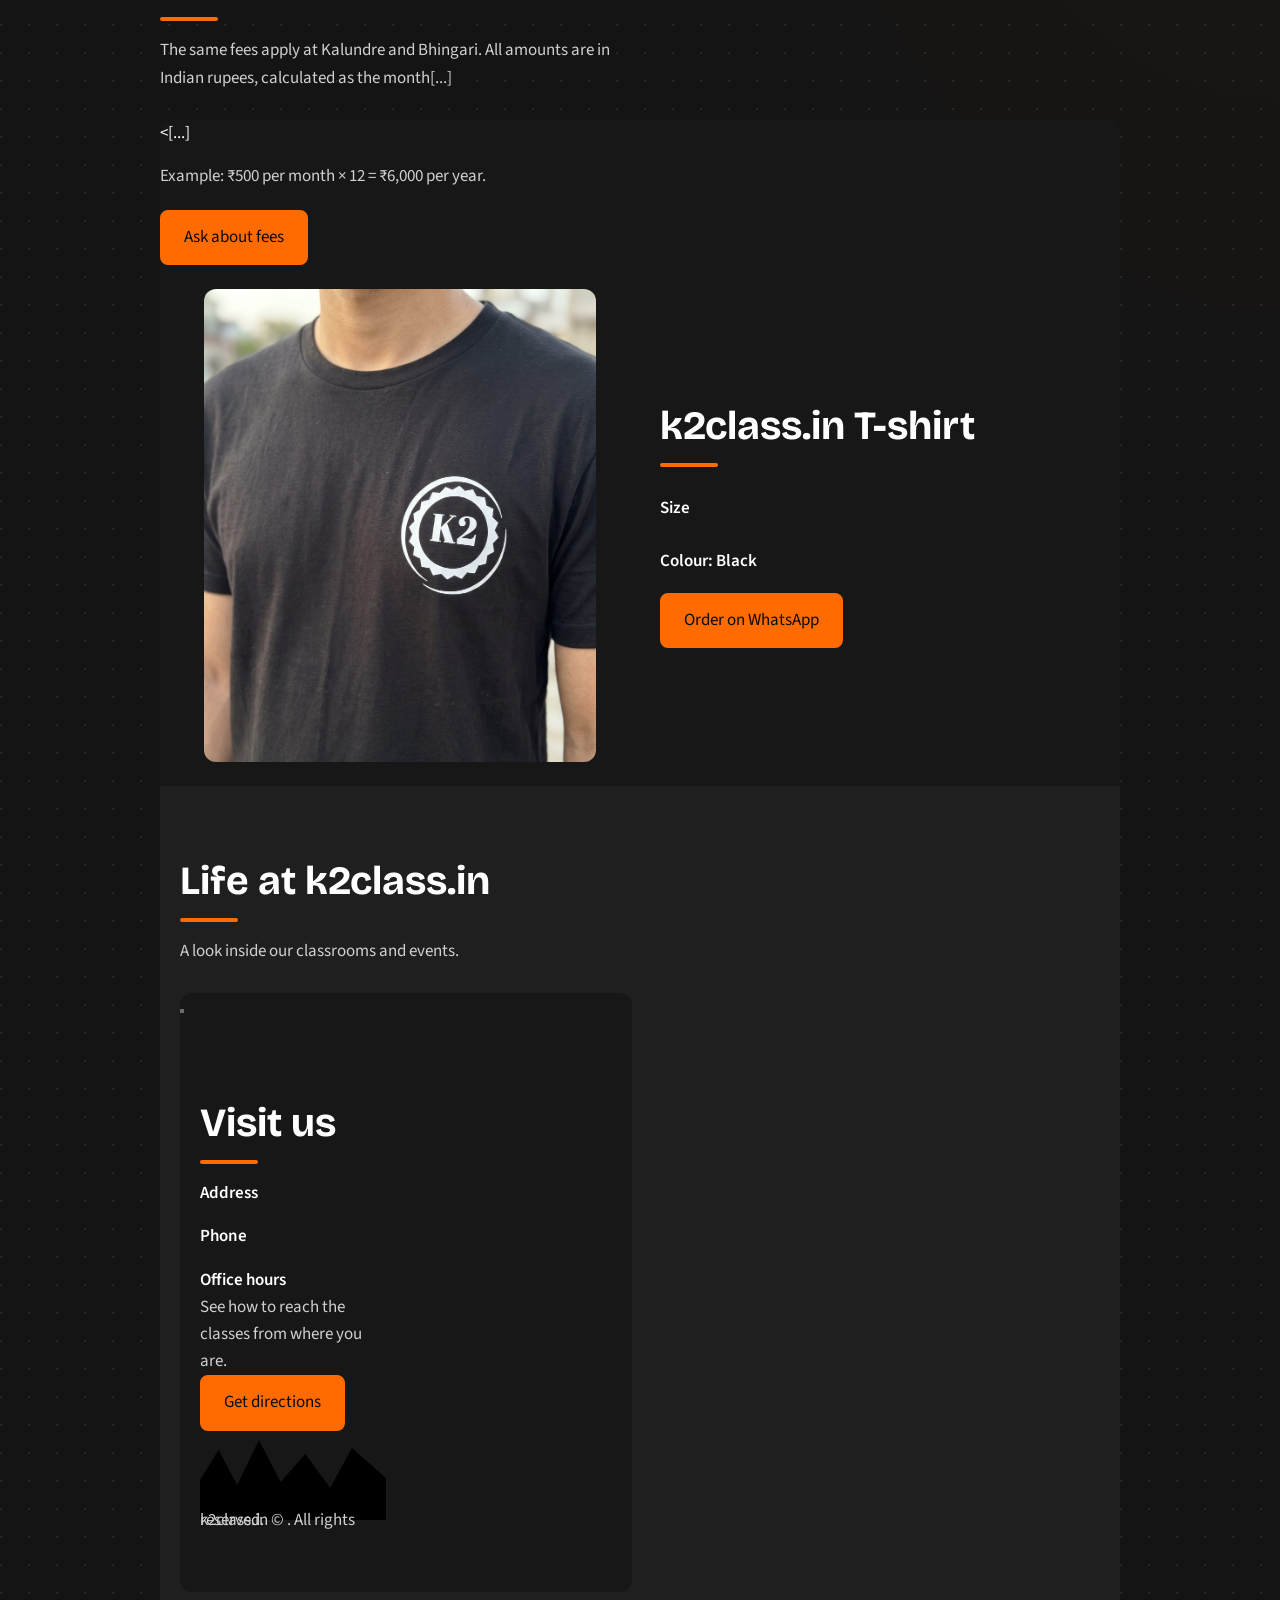
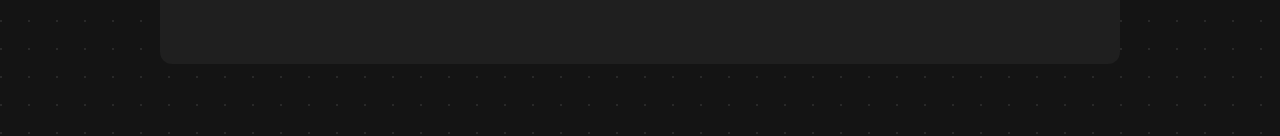
==== commit 1f4bdaa8: "Rename brand to 'k2class.in' — update DATA.name, tshirt copy, title and visible text" ====
--- a/index.html
+++ b/index.html
@@ -4,7 +4,7 @@
 <meta charset="UTF-8">
 <meta name="viewport" content="width=device-width, initial-scale=1, viewport-fit=cover">
 <meta name="color-scheme" content="dark">
-<title>K2 Classes</title>
+<title>k2class.in</title>
 <link rel="preconnect" href="https://fonts.googleapis.com">
 <link rel="preconnect" href="https://fonts.gstatic.com" crossorigin>
 <link href="https://fonts.googleapis.com/css2?family=Bricolage+Grotesque:wght@600;800&family=Source+Sans+3:wght@400;600&display=swap" rel="stylesheet">
@@ -12,37 +12,37 @@
 </head>
 <body>
 <header><div class="wrap">
-  <a class="logo" href="#top" aria-label="K2 Classes home"><svg width="34" height="28" viewBox="0 0 30 26" aria-hidden="true"><polygon points="0,26 12,4 18,14 22,8 30,26" fill="#f26b21"/><polygon points="12,4 15,9 12,8 9,9" fill="#fff"/></svg><span data-name>K2 Classes</span></a>
-  <nav aria-label="Main"><a href="#toppers">Toppers</a><a href="#teachers">Teachers</a><a href="#timings">Timings</a><a href="#fees">Fees</a><a href="#tshirt">T-shirt</a><a href="#gallery">Gallery</a><a href="#contact">Contact</a></nav>
+  <a class="logo" href="#top" aria-label="k2class.in home"><svg width="34" height="28" viewBox="0 0 30 26" aria-hidden="true"><polygon points="0,26 12,4 18,14 22,8 30,26" fill="#f26b21"/><polygon [...]</svg></a>
+  <nav aria-label="Main"><a href="#toppers">Toppers</a><a href="#teachers">Teachers</a><a href="#timings">Timings</a><a href="#fees">Fees</a><a href="#tshirt">T-shirt</a><a href="#gallery">Gallery[...]
 </div></header>
 <main id="top">
 <section class="hero"><div class="wrap">
-  <h1>Climb higher with <span data-name>K2 Classes</span></h1>
+  <h1>Climb higher with <span data-name>k2class.in</span></h1>
   <p id="tagline"></p>
   <div class="actions"><a class="btn" href="#timings">See batch timings</a><a class="btn ghost" id="callBtn" href="#contact">Call us</a></div></div>
-  <svg viewBox="0 0 1200 210" preserveAspectRatio="none" aria-hidden="true"><polygon points="0,210 0,140 160,70 260,120 420,30 560,110 700,60 860,130 1000,50 1200,120 1200,210" fill="#262626"/><polygon points="0,210 0,170 200,110 340,160 520,80 680,150 860,100 1040,160 1200,110 1200,210" fill="#3a3a3a"/><polygon points="520,80 545,105 525,100 505,108" fill="#fff"/><polygon points="420,30 440,52 424,48 408,54" fill="#fff"/><polygon points="0,210 0,195 260,165 480,190 760,170 1000,192 1200,172 1200,210" fill="#0b0b0b"/></svg>
+  <svg viewBox="0 0 1200 210" preserveAspectRatio="none" aria-hidden="true"><polygon points="0,210 0,140 160,70 260,120 420,30 560,110 700,60 860,130 1000,50 1200,120 1200,210" fill="#262626"/><po[...]
 </section>
 <section class="section stats-section" id="achievements"><div class="wrap"><div class="stats-grid" id="statsGrid"></div></div></section>
-<section class="section alt" id="announcements"><div class="wrap"><h2>📢 Announcements</h2><p class="lead">Stay updated with the latest news from K2 Classes.</p><div class="announce-list" id="announceList"></div></div></section>
+<section class="section alt" id="announcements"><div class="wrap"><h2>📢 Announcements</h2><p class="lead">Stay updated with the latest news from k2class.in.</p><div class="announce-list" id="an[...]
 <section class="section" id="toppers"><div class="wrap"><h2>Our toppers</h2><p class="lead">Congratulations to our toppers.</p><ol class="leader" id="topperList"></ol></div></section>
-<section class="section alt" id="teachers"><div class="wrap"><h2>Meet your teachers</h2><p class="lead">Every subject is taught by a teacher who knows it inside out.</p><div class="teachers" id="teacherList"></div></div></section>
-<section class="section" id="timings"><div class="wrap"><h2>Branch timings</h2><p class="lead">Find your batch at our Kalundre or Bhingari branch. All timings are in the evening.</p><div id="branches"></div></div></section>
-<section class="section alt" id="fees"><div class="wrap"><h2>Yearly fees</h2><p class="lead">The same fees apply at Kalundre and Bhingari. All amounts are in Indian rupees, calculated as the monthly fee × 12 months.</p>
-  <div class="tablebox fee" tabindex="0" role="region" aria-label="Yearly fees, scroll sideways on small screens"><table><caption class="sr">Yearly tuition fees for both branches</caption><thead><tr><th scope="col">Class</th><th scope="col">State Board<br>English medium</th><th scope="col">State Board<br>Semi-English medium</th><th scope="col">CBSE</th></tr></thead><tbody id="feeRows"></tbody></table></div>
-  <p class="fee-note">Example: ₹500 per month × 12 = ₹6,000 per year.</p><a class="btn" id="feeBtn" href="#contact" target="_blank" rel="noopener noreferrer">Ask about fees</a></div></section>
+<section class="section alt" id="teachers"><div class="wrap"><h2>Meet your teachers</h2><p class="lead">Every subject is taught by a teacher who knows it inside out.</p><div class="teachers" id="t[...]
+<section class="section" id="timings"><div class="wrap"><h2>Branch timings</h2><p class="lead">Find your batch at our Kalundre or Bhingari branch. All timings are in the evening.</p><div id="branc[...]
+<section class="section alt" id="fees"><div class="wrap"><h2>Yearly fees</h2><p class="lead">The same fees apply at Kalundre and Bhingari. All amounts are in Indian rupees, calculated as the month[...]
+  <div class="tablebox fee" tabindex="0" role="region" aria-label="Yearly fees, scroll sideways on small screens"><table><caption class="sr">Yearly tuition fees for both branches</caption><thead><[...]
+  <p class="fee-note">Example: ₹500 per month × 12 = ₹6,000 per year.</p><a class="btn" id="feeBtn" href="#contact" target="_blank" rel="noopener noreferrer">Ask about fees</a></div></section[...]
 <section class="section" id="tshirt"><div class="wrap shop">
-  <div class="tee"><img src="photos/k2-black-tshirt.jpg" width="900" height="1085" alt="Black K2 Classes T-shirt with a white K2 logo printed on the chest" loading="lazy"></div>
-  <div><h2><span data-name>K2 Classes</span> T-shirt</h2><p class="lead" id="teeDesc"></p><div class="price" id="teePrice"></div>
+  <div class="tee"><img src="photos/k2-black-tshirt.jpg" width="900" height="1085" alt="Black k2class.in T-shirt with a white K2 logo printed on the chest" loading="lazy"></div>
+  <div><h2><span data-name>k2class.in</span> T-shirt</h2><p class="lead" id="teeDesc"></p><div class="price" id="teePrice"></div>
   <div class="opt"><p id="sizeLabel">Size</p><div class="chips" id="sizes" role="group" aria-labelledby="sizeLabel"></div></div>
   <div class="opt"><p>Colour: Black</p></div>
   <a class="btn" id="orderBtn" href="#contact" target="_blank" rel="noopener noreferrer">Order on WhatsApp</a></div></div></section>
-<section class="section alt" id="gallery"><div class="wrap"><h2>Life at K2 Classes</h2><p class="lead">A look inside our classrooms and events.</p><div class="gallery"><figure><button type="button" class="shot" data-cap="Proud students with their certificates"><img src="photos/gallery-certificates.jpg" alt="Group of students holding up certificates in front of the K2 Classes shop" loading="lazy"></button><figcaption>Proud students with their certificates</figcaption></figure><figure><button type="button" class="shot" data-cap="Quiet reading time in class"><img src="photos/gallery-reading.jpg" alt="Students reading story books at their desks while a teacher stands behind them" loading="lazy"></button><figcaption>Quiet reading time in class</figcaption></figure><figure><button type="button" class="shot" data-cap="Drawing activity day"><img src="photos/gallery-drawing.jpg" alt="Students in a classroom holding up their drawings" loading="lazy"></button><figcaption>Drawing activity day</figcaption></figure><figure><button type="button" class="shot" data-cap="Our centre at Kalundre"><img src="photos/gallery-shopfront.jpg" alt="Shopfront with the K2 Coaching Classes and K2 Dance Academy signboards" loading="lazy"></button><figcaption>Our centre at Kalundre</figcaption></figure></div></div></section>
+<section class="section alt" id="gallery"><div class="wrap"><h2>Life at k2class.in</h2><p class="lead">A look inside our classrooms and events.</p><div class="gallery"><figure><button type="button[...]
 <dialog id="lightbox" aria-label="Photo viewer"><button type="button" id="lbClose" class="lbx" aria-label="Close photo">×</button><img id="lbImg" alt=""><p id="lbCap"></p></dialog>
-<section class="section" id="contact"><div class="wrap contact"><div><h2>Visit us</h2><dl><dt>Address</dt><dd id="address"></dd><dt>Phone</dt><dd id="phone"></dd><dt>Office hours</dt><dd id="office"></dd></dl></div>
-  <div class="mapbox"><div><p>See how to reach the classes from where you are.</p><a class="btn" id="mapBtn" href="#contact" target="_blank" rel="noopener noreferrer">Get directions</a></div></div></div></section>
+<section class="section" id="contact"><div class="wrap contact"><div><h2>Visit us</h2><dl><dt>Address</dt><dd id="address"></dd><dt>Phone</dt><dd id="phone"></dd><dt>Office hours</dt><dd id="offic[...]
+  <div class="mapbox"><div><p>See how to reach the classes from where you are.</p><a class="btn" id="mapBtn" href="#contact" target="_blank" rel="noopener noreferrer">Get directions</a></div></div[...]
 </main>
-<div class="ridge" aria-hidden="true"><svg viewBox="0 0 1200 90" preserveAspectRatio="none"><polygon points="0,90 0,50 120,20 240,55 380,10 520,52 680,24 840,58 980,18 1200,48 1200,90" fill="#1c1c1c"/><polygon points="0,90 0,70 200,45 360,68 560,38 760,66 960,44 1200,66 1200,90" fill="#000"/></svg></div>
-<footer class="foot"><span data-name>K2 Classes</span> © <span id="year"></span>. All rights reserved.</footer>
+<div class="ridge" aria-hidden="true"><svg viewBox="0 0 1200 90" preserveAspectRatio="none"><polygon points="0,90 0,50 120,20 240,55 380,10 520,52 680,24 840,58 980,18 1200,48 1200,90" fill="#1c1c[...]
+<footer class="foot"><span data-name>k2class.in</span> © <span id="year"></span>. All rights reserved.</footer>
 <script src="assets/content.js"></script>
 <script src="assets/main.js"></script>
 </body>
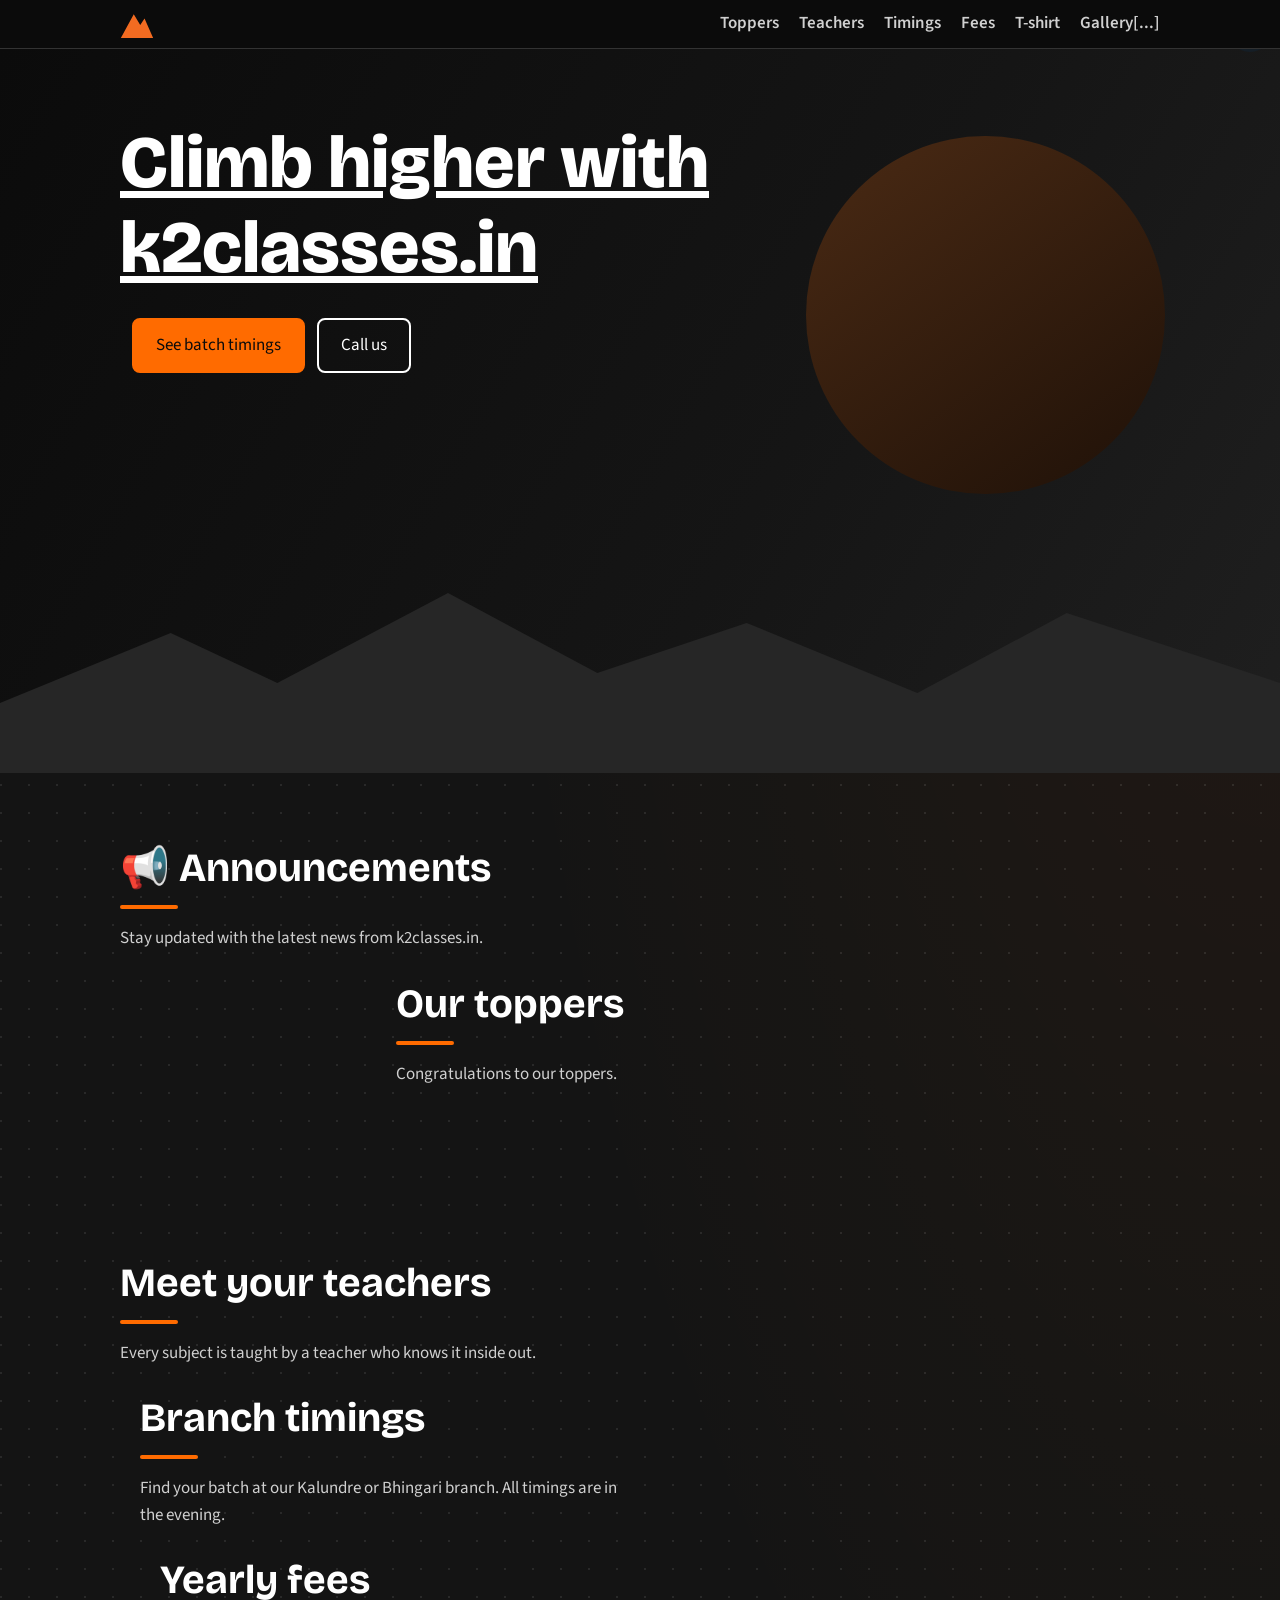
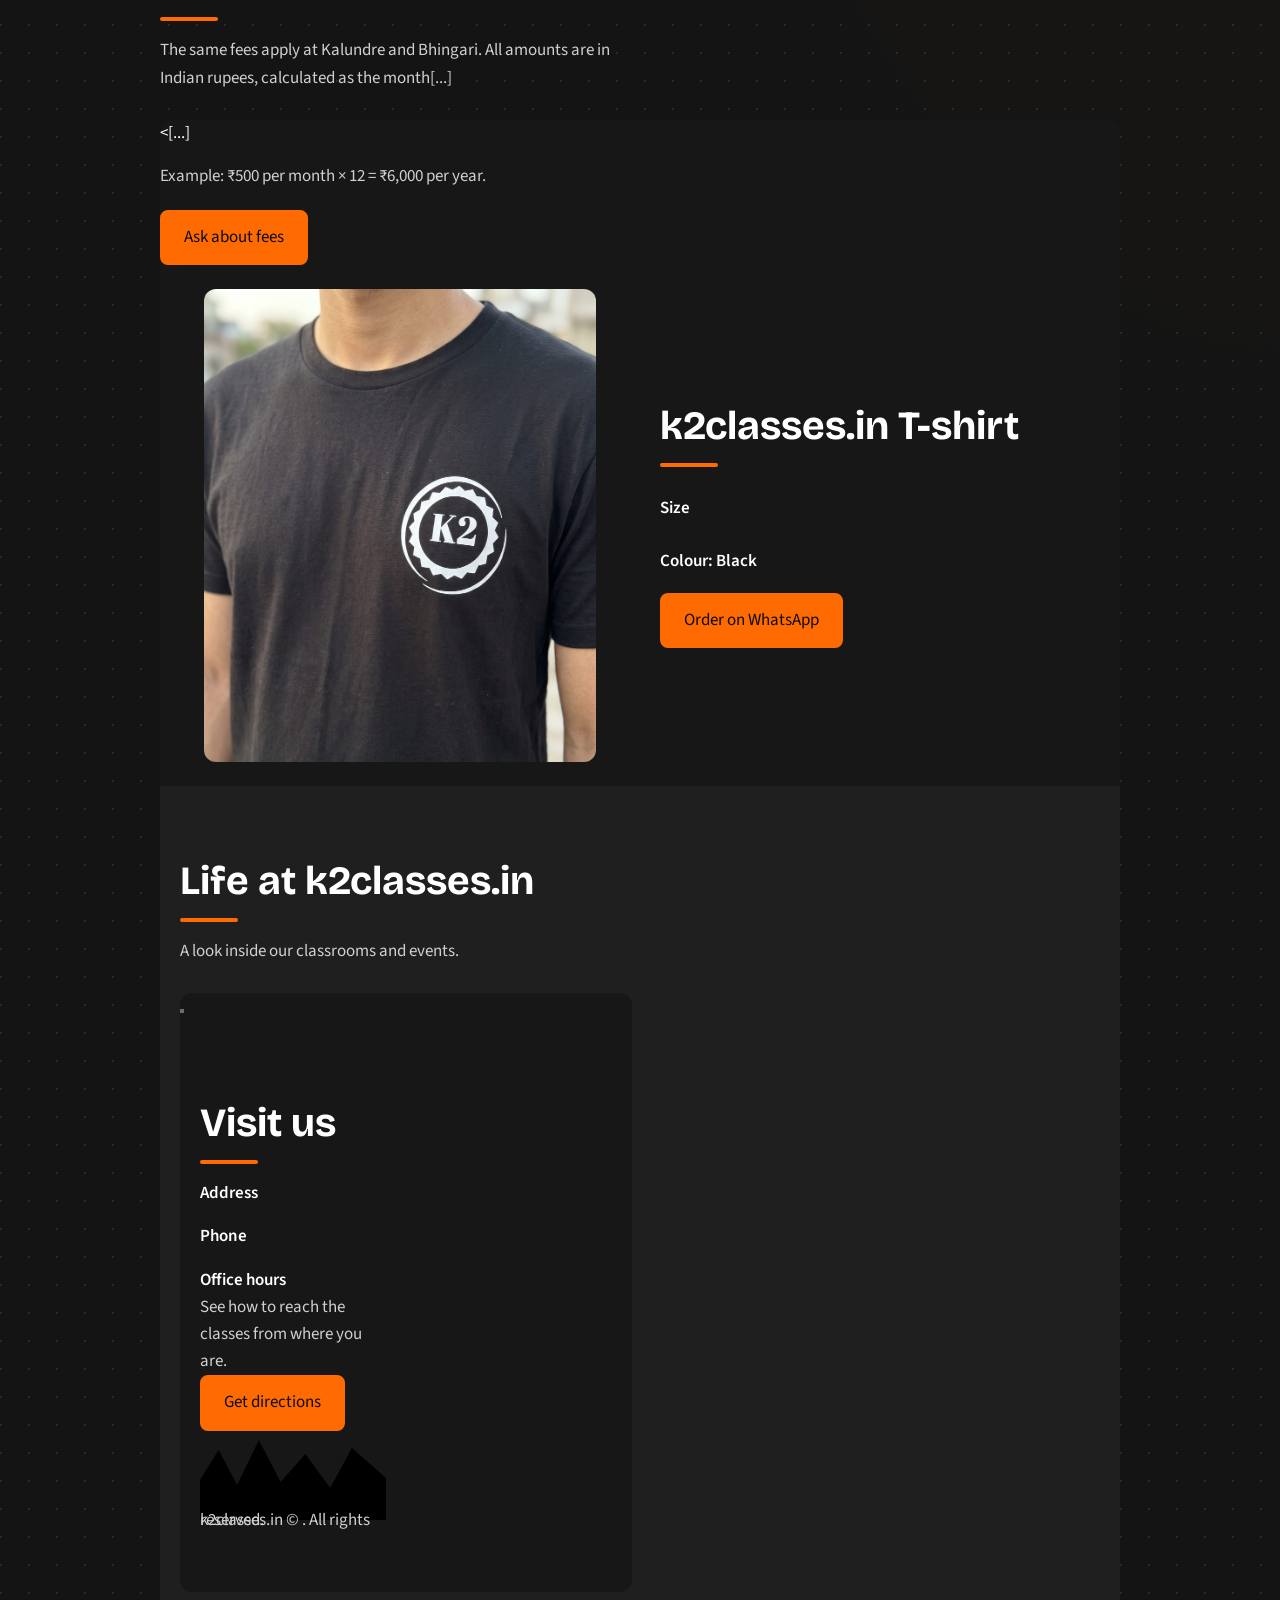
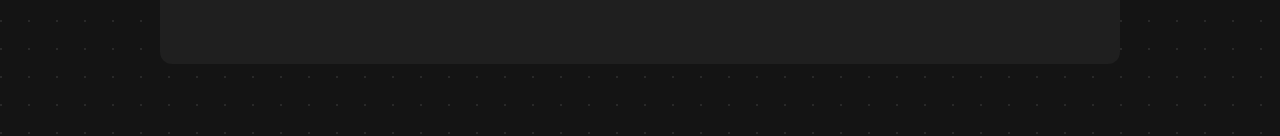
==== commit 93ad4738: "Rename brand to 'k2classes.in' — update DATA.name, tshirt copy, title and visible text" ====
--- a/index.html
+++ b/index.html
@@ -4,7 +4,7 @@
 <meta charset="UTF-8">
 <meta name="viewport" content="width=device-width, initial-scale=1, viewport-fit=cover">
 <meta name="color-scheme" content="dark">
-<title>k2class.in</title>
+<title>k2classes.in</title>
 <link rel="preconnect" href="https://fonts.googleapis.com">
 <link rel="preconnect" href="https://fonts.gstatic.com" crossorigin>
 <link href="https://fonts.googleapis.com/css2?family=Bricolage+Grotesque:wght@600;800&family=Source+Sans+3:wght@400;600&display=swap" rel="stylesheet">
@@ -12,18 +12,18 @@
 </head>
 <body>
 <header><div class="wrap">
-  <a class="logo" href="#top" aria-label="k2class.in home"><svg width="34" height="28" viewBox="0 0 30 26" aria-hidden="true"><polygon points="0,26 12,4 18,14 22,8 30,26" fill="#f26b21"/><polygon [...]</svg></a>
+  <a class="logo" href="#top" aria-label="k2classes.in home"><svg width="34" height="28" viewBox="0 0 30 26" aria-hidden="true"><polygon points="0,26 12,4 18,14 22,8 30,26" fill="#f26b21"/><polygon [...]</svg></a>
   <nav aria-label="Main"><a href="#toppers">Toppers</a><a href="#teachers">Teachers</a><a href="#timings">Timings</a><a href="#fees">Fees</a><a href="#tshirt">T-shirt</a><a href="#gallery">Gallery[...]
 </div></header>
 <main id="top">
 <section class="hero"><div class="wrap">
-  <h1>Climb higher with <span data-name>k2class.in</span></h1>
+  <h1>Climb higher with <span data-name>k2classes.in</span></h1>
   <p id="tagline"></p>
   <div class="actions"><a class="btn" href="#timings">See batch timings</a><a class="btn ghost" id="callBtn" href="#contact">Call us</a></div></div>
   <svg viewBox="0 0 1200 210" preserveAspectRatio="none" aria-hidden="true"><polygon points="0,210 0,140 160,70 260,120 420,30 560,110 700,60 860,130 1000,50 1200,120 1200,210" fill="#262626"/><po[...]
 </section>
 <section class="section stats-section" id="achievements"><div class="wrap"><div class="stats-grid" id="statsGrid"></div></div></section>
-<section class="section alt" id="announcements"><div class="wrap"><h2>📢 Announcements</h2><p class="lead">Stay updated with the latest news from k2class.in.</p><div class="announce-list" id="an[...]
+<section class="section alt" id="announcements"><div class="wrap"><h2>📢 Announcements</h2><p class="lead">Stay updated with the latest news from k2classes.in.</p><div class="announce-list" id="an[...]
 <section class="section" id="toppers"><div class="wrap"><h2>Our toppers</h2><p class="lead">Congratulations to our toppers.</p><ol class="leader" id="topperList"></ol></div></section>
 <section class="section alt" id="teachers"><div class="wrap"><h2>Meet your teachers</h2><p class="lead">Every subject is taught by a teacher who knows it inside out.</p><div class="teachers" id="t[...]
 <section class="section" id="timings"><div class="wrap"><h2>Branch timings</h2><p class="lead">Find your batch at our Kalundre or Bhingari branch. All timings are in the evening.</p><div id="branc[...]
@@ -31,18 +31,18 @@
   <div class="tablebox fee" tabindex="0" role="region" aria-label="Yearly fees, scroll sideways on small screens"><table><caption class="sr">Yearly tuition fees for both branches</caption><thead><[...]
   <p class="fee-note">Example: ₹500 per month × 12 = ₹6,000 per year.</p><a class="btn" id="feeBtn" href="#contact" target="_blank" rel="noopener noreferrer">Ask about fees</a></div></section[...]
 <section class="section" id="tshirt"><div class="wrap shop">
-  <div class="tee"><img src="photos/k2-black-tshirt.jpg" width="900" height="1085" alt="Black k2class.in T-shirt with a white K2 logo printed on the chest" loading="lazy"></div>
-  <div><h2><span data-name>k2class.in</span> T-shirt</h2><p class="lead" id="teeDesc"></p><div class="price" id="teePrice"></div>
+  <div class="tee"><img src="photos/k2-black-tshirt.jpg" width="900" height="1085" alt="Black k2classes.in T-shirt with a white K2 logo printed on the chest" loading="lazy"></div>
+  <div><h2><span data-name>k2classes.in</span> T-shirt</h2><p class="lead" id="teeDesc"></p><div class="price" id="teePrice"></div>
   <div class="opt"><p id="sizeLabel">Size</p><div class="chips" id="sizes" role="group" aria-labelledby="sizeLabel"></div></div>
   <div class="opt"><p>Colour: Black</p></div>
   <a class="btn" id="orderBtn" href="#contact" target="_blank" rel="noopener noreferrer">Order on WhatsApp</a></div></div></section>
-<section class="section alt" id="gallery"><div class="wrap"><h2>Life at k2class.in</h2><p class="lead">A look inside our classrooms and events.</p><div class="gallery"><figure><button type="button[...]
+<section class="section alt" id="gallery"><div class="wrap"><h2>Life at k2classes.in</h2><p class="lead">A look inside our classrooms and events.</p><div class="gallery"><figure><button type="button[...]
 <dialog id="lightbox" aria-label="Photo viewer"><button type="button" id="lbClose" class="lbx" aria-label="Close photo">×</button><img id="lbImg" alt=""><p id="lbCap"></p></dialog>
 <section class="section" id="contact"><div class="wrap contact"><div><h2>Visit us</h2><dl><dt>Address</dt><dd id="address"></dd><dt>Phone</dt><dd id="phone"></dd><dt>Office hours</dt><dd id="offic[...]
   <div class="mapbox"><div><p>See how to reach the classes from where you are.</p><a class="btn" id="mapBtn" href="#contact" target="_blank" rel="noopener noreferrer">Get directions</a></div></div[...]
 </main>
 <div class="ridge" aria-hidden="true"><svg viewBox="0 0 1200 90" preserveAspectRatio="none"><polygon points="0,90 0,50 120,20 240,55 380,10 520,52 680,24 840,58 980,18 1200,48 1200,90" fill="#1c1c[...]
-<footer class="foot"><span data-name>k2class.in</span> © <span id="year"></span>. All rights reserved.</footer>
+<footer class="foot"><span data-name>k2classes.in</span> © <span id="year"></span>. All rights reserved.</footer>
 <script src="assets/content.js"></script>
 <script src="assets/main.js"></script>
 </body>
